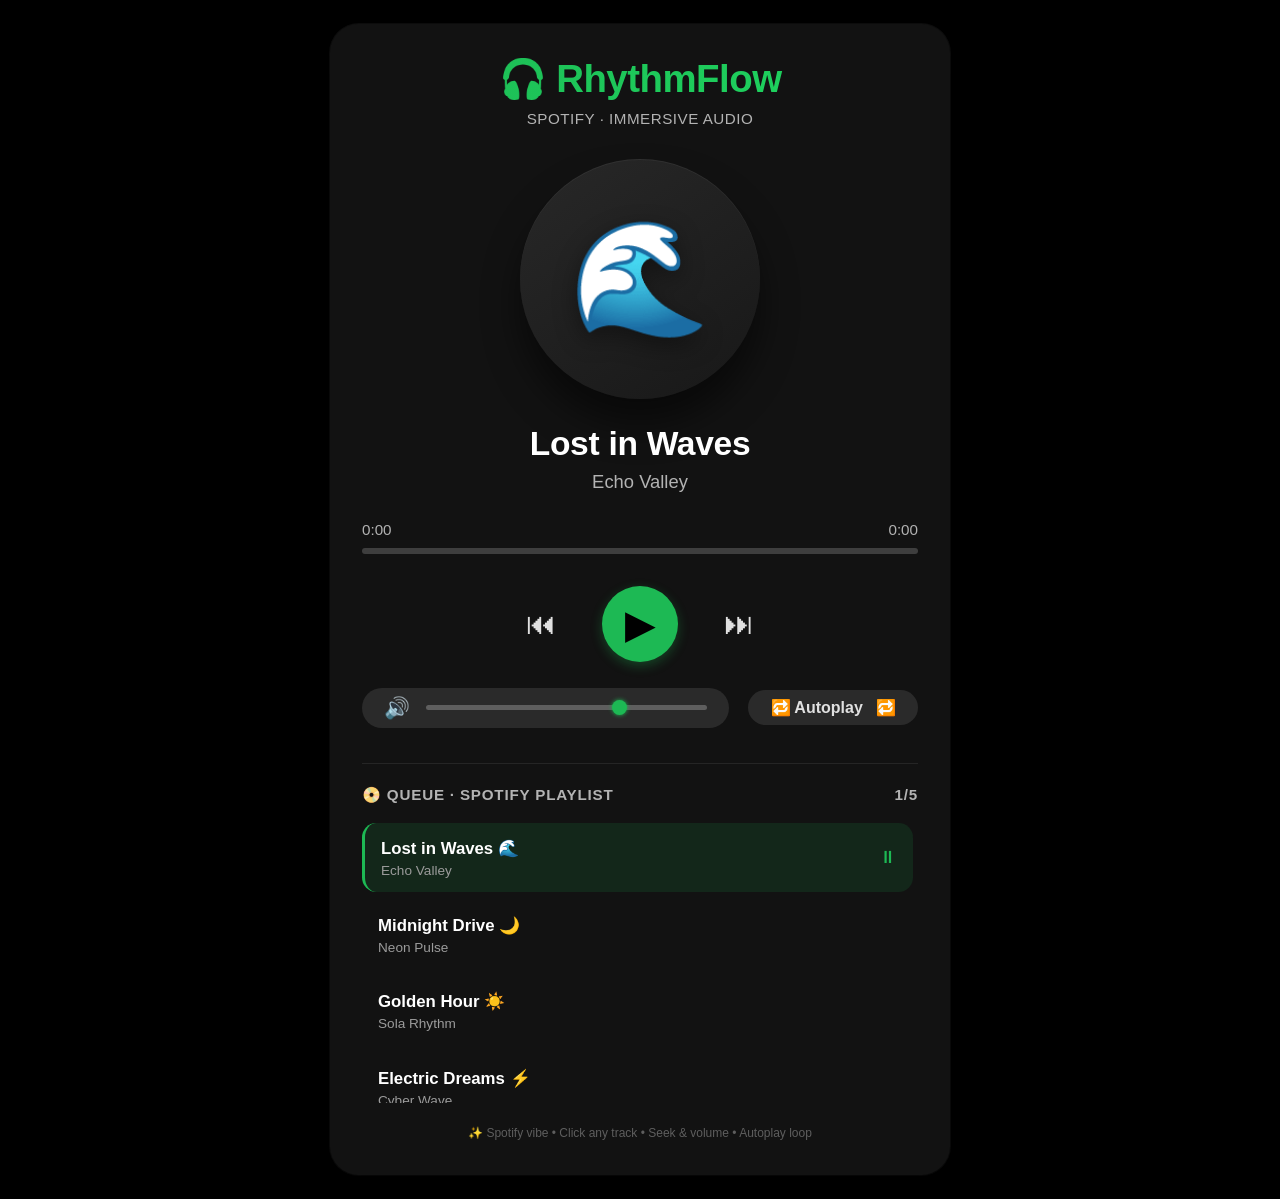
==== Music player/index.html @ c67d3240 "Add files via upload" ====
<!DOCTYPE html>
<html lang="en">
<head>
    <meta charset="UTF-8">
    <meta name="viewport" content="width=device-width, initial-scale=1.0, user-scalable=yes">
    <title>RhythmFlow | Spotify Edition</title>
    <style>
        * {
            margin: 0;
            padding: 0;
            box-sizing: border-box;
        }

        body {
            font-family: 'Circular', 'Inter', -apple-system, BlinkMacSystemFont, 'Segoe UI', Roboto, Helvetica, sans-serif;
            background: #000000;
            min-height: 100vh;
            display: flex;
            justify-content: center;
            align-items: center;
            padding: 1.5rem;
        }

        /* Main player container - Spotify dark card style */
        .music-player {
            max-width: 620px;
            width: 100%;
            background: #121212;
            border-radius: 1.8rem;
            box-shadow: 0 25px 45px rgba(0, 0, 0, 0.6), 0 0 0 1px rgba(255, 255, 255, 0.05);
            padding: 2rem 2rem 2.2rem;
            transition: all 0.3s ease;
        }

        /* Header with Spotify-like gradient */
        .player-header {
            text-align: center;
            margin-bottom: 2rem;
        }
        .player-header h1 {
            font-size: 2.4rem;
            font-weight: 700;
            background: linear-gradient(135deg, #1DB954 0%, #1ed760 100%);
            background-clip: text;
            -webkit-background-clip: text;
            color: transparent;
            letter-spacing: -0.5px;
        }
        .player-header p {
            font-size: 0.95rem;
            color: #b3b3b3;
            margin-top: 0.5rem;
            letter-spacing: 0.5px;
            font-weight: 500;
        }

        /* Album art - Spotify card style with subtle glow */
        .track-art {
            display: flex;
            justify-content: center;
            margin: 0.8rem 0 1.5rem;
        }
        .art-circle {
            width: 240px;
            height: 240px;
            background: linear-gradient(145deg, #282828, #181818);
            border-radius: 50%;
            box-shadow: 0 25px 35px rgba(0, 0, 0, 0.5), inset 0 1px 0 rgba(255,255,255,0.05);
            display: flex;
            align-items: center;
            justify-content: center;
            transition: transform 0.2s ease;
        }
        .art-circle:hover {
            transform: scale(1.02);
        }
        .art-emoji {
            font-size: 7rem;
            filter: drop-shadow(0 8px 12px rgba(0,0,0,0.4));
        }

        /* Track info - Spotify typography with extra large text */
        .track-info {
            text-align: center;
            margin: 1.6rem 0 1.2rem;
        }
        .track-name {
            font-size: 2.1rem;
            font-weight: 700;
            color: #ffffff;
            letter-spacing: -0.3px;
        }
        .artist-name {
            font-size: 1.15rem;
            color: #b3b3b3;
            margin-top: 0.5rem;
            font-weight: 500;
        }

        /* Progress bar - Spotify green theme */
        .progress-container {
            margin: 1.8rem 0 1.4rem;
        }
        .progress-time {
            display: flex;
            justify-content: space-between;
            font-size: 0.95rem;
            color: #b3b3b3;
            margin-bottom: 0.6rem;
            font-weight: 500;
        }
        .progress-bar-bg {
            width: 100%;
            height: 6px;
            background: #3e3e3e;
            border-radius: 6px;
            cursor: pointer;
            position: relative;
            transition: height 0.1s;
        }
        .progress-bar-bg:hover {
            height: 8px;
        }
        .progress-fill {
            width: 0%;
            height: 100%;
            background: #1DB954;
            border-radius: 6px;
            position: relative;
            transition: width 0.05s linear;
        }
        .progress-fill::after {
            content: '';
            position: absolute;
            right: -7px;
            top: 50%;
            transform: translateY(-50%);
            width: 14px;
            height: 14px;
            background: #ffffff;
            border-radius: 50%;
            box-shadow: 0 0 8px #1DB954;
            opacity: 0;
            transition: opacity 0.2s;
        }
        .progress-bar-bg:hover .progress-fill::after {
            opacity: 1;
        }

        /* Controls - Spotify player buttons (larger) */
        .controls {
            display: flex;
            align-items: center;
            justify-content: center;
            gap: 2rem;
            margin: 2rem 0 1.6rem;
        }
        .ctrl-btn {
            background: transparent;
            border: none;
            width: 58px;
            height: 58px;
            border-radius: 50%;
            font-size: 1.9rem;
            cursor: pointer;
            color: #e0e0e0;
            display: inline-flex;
            align-items: center;
            justify-content: center;
            transition: all 0.15s ease;
        }
        .ctrl-btn:hover {
            transform: scale(1.05);
            color: #ffffff;
        }
        .ctrl-btn:active {
            transform: scale(0.96);
        }
        .play-btn {
            background: #1DB954;
            width: 76px;
            height: 76px;
            font-size: 2.5rem;
            color: #000000;
            box-shadow: 0 4px 12px rgba(29, 185, 84, 0.3);
        }
        .play-btn:hover {
            background: #1ed760;
            transform: scale(1.04);
            color: #000000;
            box-shadow: 0 6px 14px rgba(30, 215, 96, 0.4);
        }

        /* Volume & Autoplay - Spotify style bars */
        .volume-row {
            display: flex;
            align-items: center;
            justify-content: space-between;
            gap: 1.2rem;
            margin-top: 1.2rem;
            flex-wrap: wrap;
        }
        .volume-control {
            display: flex;
            align-items: center;
            gap: 1rem;
            background: #2a2a2a;
            padding: 0.5rem 1.4rem;
            border-radius: 48px;
            flex: 2;
        }
        .volume-icon {
            font-size: 1.3rem;
            color: #b3b3b3;
        }
        .volume-slider {
            flex: 1;
            height: 5px;
            -webkit-appearance: none;
            appearance: none;
            background: #5e5e5e;
            border-radius: 5px;
            outline: none;
        }
        .volume-slider::-webkit-slider-thumb {
            -webkit-appearance: none;
            width: 15px;
            height: 15px;
            background: #1DB954;
            border-radius: 50%;
            cursor: pointer;
            box-shadow: 0 0 4px #1DB954;
        }
        .volume-slider::-webkit-slider-thumb:hover {
            transform: scale(1.2);
        }
        .autoplay-badge {
            background: #2a2a2a;
            border-radius: 48px;
            padding: 0.5rem 1.4rem;
            display: flex;
            align-items: center;
            gap: 0.8rem;
            cursor: pointer;
            transition: 0.2s;
        }
        .autoplay-badge:hover {
            background: #3a3a3a;
        }
        .autoplay-badge span {
            font-size: 1rem;
            font-weight: 600;
            color: #e0e0e0;
        }
        .toggle-autoplay {
            font-size: 1.3rem;
        }

        /* Playlist - Spotify queue style with larger text */
        .playlist-section {
            margin-top: 2.2rem;
            border-top: 1px solid rgba(255, 255, 255, 0.08);
            padding-top: 1.4rem;
        }
        .playlist-title {
            display: flex;
            justify-content: space-between;
            font-size: 0.95rem;
            font-weight: 700;
            color: #b3b3b3;
            margin-bottom: 1.2rem;
            letter-spacing: 0.8px;
            text-transform: uppercase;
        }
        .playlist-items {
            max-height: 280px;
            overflow-y: auto;
            padding-right: 5px;
        }
        .playlist-items::-webkit-scrollbar {
            width: 5px;
        }
        .playlist-items::-webkit-scrollbar-track {
            background: #2a2a2a;
            border-radius: 10px;
        }
        .playlist-items::-webkit-scrollbar-thumb {
            background: #535353;
            border-radius: 10px;
        }
        .playlist-items::-webkit-scrollbar-thumb:hover {
            background: #1DB954;
        }
        .playlist-item {
            display: flex;
            justify-content: space-between;
            align-items: center;
            padding: 0.9rem 1rem;
            margin-bottom: 0.5rem;
            background: transparent;
            border-radius: 0.9rem;
            cursor: pointer;
            transition: 0.15s;
            border: none;
        }
        .playlist-item:hover {
            background: #2a2a2a;
        }
        .playlist-item.active {
            background: rgba(29, 185, 84, 0.12);
            border-left: 3px solid #1DB954;
        }
        .playlist-item-info {
            display: flex;
            flex-direction: column;
            gap: 0.25rem;
        }
        .playlist-song {
            font-weight: 600;
            font-size: 1.05rem;
            color: #ffffff;
        }
        .playlist-artist {
            font-size: 0.85rem;
            color: #9b9b9b;
        }
        .playing-icon {
            font-size: 1.1rem;
            color: #1DB954;
        }
        @media (max-width: 550px) {
            .music-player {
                padding: 1.4rem;
            }
            .ctrl-btn {
                width: 50px;
                height: 50px;
                font-size: 1.6rem;
            }
            .play-btn {
                width: 66px;
                height: 66px;
                font-size: 2.1rem;
            }
            .track-name {
                font-size: 1.8rem;
            }
            .artist-name {
                font-size: 1rem;
            }
            .art-circle {
                width: 190px;
                height: 190px;
            }
            .art-emoji {
                font-size: 5.5rem;
            }
            .playlist-song {
                font-size: 0.95rem;
            }
            .player-header h1 {
                font-size: 2rem;
            }
        }
        @media (max-width: 420px) {
            .music-player {
                padding: 1.2rem;
            }
            .track-name {
                font-size: 1.6rem;
            }
            .art-circle {
                width: 160px;
                height: 160px;
            }
            .art-emoji {
                font-size: 4.8rem;
            }
        }
        .footer-note {
            font-size: 0.75rem;
            text-align: center;
            margin-top: 1.4rem;
            color: #5e5e5e;
            font-weight: 500;
        }
        /* Now playing bar animation */
        @keyframes pulse {
            0% { opacity: 0.6; }
            100% { opacity: 1; }
        }
        .playing-icon.active-pulse {
            animation: pulse 1s infinite;
        }
    </style>
</head>
<body>
<div class="music-player">
    <div class="player-header">
        <h1>🎧 RhythmFlow</h1>
        <p>SPOTIFY · IMMERSIVE AUDIO</p>
    </div>

    <!-- album art dynamic -->
    <div class="track-art">
        <div class="art-circle">
            <div class="art-emoji" id="albumEmoji">🎵</div>
        </div>
    </div>

    <div class="track-info">
        <div class="track-name" id="trackName">Lost in Waves</div>
        <div class="artist-name" id="artistName">Echo Valley</div>
    </div>

    <!-- progress bar -->
    <div class="progress-container">
        <div class="progress-time">
            <span id="currentTime">0:00</span>
            <span id="durationTime">0:00</span>
        </div>
        <div class="progress-bar-bg" id="progressBarBg">
            <div class="progress-fill" id="progressFill"></div>
        </div>
    </div>

    <!-- main controls (Spotify style) -->
    <div class="controls">
        <button class="ctrl-btn" id="prevBtn" title="Previous">⏮</button>
        <button class="ctrl-btn play-btn" id="playPauseBtn" title="Play/Pause">▶</button>
        <button class="ctrl-btn" id="nextBtn" title="Next">⏭</button>
    </div>

    <!-- volume + autoplay -->
    <div class="volume-row">
        <div class="volume-control">
            <span class="volume-icon">🔊</span>
            <input type="range" id="volumeSlider" class="volume-slider" min="0" max="1" step="0.01" value="0.7">
        </div>
        <div class="autoplay-badge" id="autoplayToggle">
            <span>🔁 Autoplay</span>
            <span class="toggle-autoplay" id="autoplayIndicator">⭘</span>
        </div>
    </div>

    <!-- playlist (enhanced queue) -->
    <div class="playlist-section">
        <div class="playlist-title">
            <span>📀 QUEUE · SPOTIFY PLAYLIST</span>
            <span id="trackCounter">0/0</span>
        </div>
        <div class="playlist-items" id="playlistContainer">
            <!-- dynamic playlist injected -->
        </div>
    </div>
    <div class="footer-note">✨ Spotify vibe • Click any track • Seek & volume • Autoplay loop</div>
</div>

<script>
    // ---------- PREMIUM PLAYLIST DATA (Spotify inspired tracks) ----------
    const playlist = [
        { id: 1, title: "Lost in Waves", artist: "Echo Valley", src: "https://www.soundhelix.com/examples/mp3/SoundHelix-Song-1.mp3", emoji: "🌊" },
        { id: 2, title: "Midnight Drive", artist: "Neon Pulse", src: "https://www.soundhelix.com/examples/mp3/SoundHelix-Song-2.mp3", emoji: "🌙" },
        { id: 3, title: "Golden Hour", artist: "Sola Rhythm", src: "https://www.soundhelix.com/examples/mp3/SoundHelix-Song-3.mp3", emoji: "☀️" },
        { id: 4, title: "Electric Dreams", artist: "Cyber Wave", src: "https://www.soundhelix.com/examples/mp3/SoundHelix-Song-4.mp3", emoji: "⚡" },
        { id: 5, title: "Silent Breeze", artist: "Luna Bay", src: "https://www.soundhelix.com/examples/mp3/SoundHelix-Song-5.mp3", emoji: "🍃" }
    ];

    // DOM elements
    const audio = new Audio();
    const playPauseBtn = document.getElementById("playPauseBtn");
    const prevBtn = document.getElementById("prevBtn");
    const nextBtn = document.getElementById("nextBtn");
    const progressFill = document.getElementById("progressFill");
    const progressBarBg = document.getElementById("progressBarBg");
    const currentTimeSpan = document.getElementById("currentTime");
    const durationSpan = document.getElementById("durationTime");
    const volumeSlider = document.getElementById("volumeSlider");
    const trackNameEl = document.getElementById("trackName");
    const artistNameEl = document.getElementById("artistName");
    const albumEmoji = document.getElementById("albumEmoji");
    const playlistContainer = document.getElementById("playlistContainer");
    const trackCounterSpan = document.getElementById("trackCounter");
    const autoplayToggleDiv = document.getElementById("autoplayToggle");
    const autoplayIndicator = document.getElementById("autoplayIndicator");

    // player state
    let currentTrackIndex = 0;
    let isPlaying = false;
    let autoplayEnabled = true;

    // Helper: load track by index (Spotify smooth load)
    function loadTrack(index) {
        if (index < 0) index = 0;
        if (index >= playlist.length) index = playlist.length - 1;
        currentTrackIndex = index;
        const track = playlist[currentTrackIndex];
        audio.src = track.src;
        audio.load();
        // update UI info
        trackNameEl.textContent = track.title;
        artistNameEl.textContent = track.artist;
        albumEmoji.textContent = track.emoji || "🎵";
        // reset progress bar and times
        progressFill.style.width = "0%";
        currentTimeSpan.textContent = "0:00";
        durationSpan.textContent = "0:00";
        // update playlist active highlight & counter
        renderPlaylist();
        // if autoplay flag and playing state, resume after load (for next/prev auto)
        if (autoplayEnabled && isPlaying) {
            audio.play().catch(e => console.log("interaction needed"));
        } else if (!autoplayEnabled && isPlaying) {
            isPlaying = false;
            playPauseBtn.textContent = "▶";
            audio.pause();
        }
    }

    function formatTime(seconds) {
        if (isNaN(seconds) || seconds === Infinity) return "0:00";
        const mins = Math.floor(seconds / 60);
        const secs = Math.floor(seconds % 60);
        return `${mins}:${secs < 10 ? '0' : ''}${secs}`;
    }

    function updateProgress() {
        if (audio.duration && !isNaN(audio.duration)) {
            const percent = (audio.currentTime / audio.duration) * 100;
            progressFill.style.width = `${percent}%`;
            currentTimeSpan.textContent = formatTime(audio.currentTime);
        } else {
            currentTimeSpan.textContent = formatTime(audio.currentTime);
        }
    }

    function updateDuration() {
        if (audio.duration && !isNaN(audio.duration)) {
            durationSpan.textContent = formatTime(audio.duration);
        }
    }

    function seek(e) {
        const rect = progressBarBg.getBoundingClientRect();
        const clickX = e.clientX - rect.left;
        let percent = clickX / rect.width;
        if (percent < 0) percent = 0;
        if (percent > 1) percent = 1;
        if (audio.duration && !isNaN(audio.duration)) {
            audio.currentTime = percent * audio.duration;
        }
    }

    function togglePlayPause() {
        if (isPlaying) {
            audio.pause();
            isPlaying = false;
            playPauseBtn.textContent = "▶";
            renderPlaylist();
        } else {
            audio.play().then(() => {
                isPlaying = true;
                playPauseBtn.textContent = "⏸";
                renderPlaylist();
            }).catch(err => {
                console.warn("Playback requires user interaction");
                isPlaying = false;
                playPauseBtn.textContent = "▶";
                renderPlaylist();
            });
        }
    }

    function nextTrack() {
        if (playlist.length === 0) return;
        let newIndex = currentTrackIndex + 1;
        if (newIndex >= playlist.length) {
            if (autoplayEnabled) {
                newIndex = 0;
            } else {
                if (currentTrackIndex === playlist.length - 1) {
                    if (isPlaying) togglePlayPause();
                    return;
                } else {
                    newIndex = currentTrackIndex + 1;
                }
            }
        }
        currentTrackIndex = newIndex;
        loadTrack(currentTrackIndex);
        if (autoplayEnabled) {
            audio.play().then(() => {
                isPlaying = true;
                playPauseBtn.textContent = "⏸";
                renderPlaylist();
            }).catch(() => {
                isPlaying = false;
                playPauseBtn.textContent = "▶";
                renderPlaylist();
            });
        } else {
            if (isPlaying) {
                isPlaying = false;
                playPauseBtn.textContent = "▶";
                audio.pause();
            }
            renderPlaylist();
        }
    }

    function prevTrack() {
        let newIndex = currentTrackIndex - 1;
        if (newIndex < 0) {
            if (autoplayEnabled) {
                newIndex = playlist.length - 1;
            } else {
                newIndex = 0;
            }
        }
        currentTrackIndex = newIndex;
        loadTrack(currentTrackIndex);
        if (autoplayEnabled) {
            audio.play().then(() => {
                isPlaying = true;
                playPauseBtn.textContent = "⏸";
                renderPlaylist();
            }).catch(() => {
                isPlaying = false;
                playPauseBtn.textContent = "▶";
                renderPlaylist();
            });
        } else {
            if (isPlaying) {
                isPlaying = false;
                playPauseBtn.textContent = "▶";
                audio.pause();
            }
            renderPlaylist();
        }
    }

    function setVolume(value) {
        audio.volume = value;
        volumeSlider.value = value;
    }

    function renderPlaylist() {
        if (!playlistContainer) return;
        let html = "";
        playlist.forEach((track, idx) => {
            const isActive = (idx === currentTrackIndex);
            let playingMark = "";
            if (isActive && isPlaying) {
                playingMark = "🔊";
            } else if (isActive && !isPlaying) {
                playingMark = "⏸";
            } else {
                playingMark = "";
            }
            html += `
                <div class="playlist-item ${isActive ? 'active' : ''}" data-index="${idx}">
                    <div class="playlist-item-info">
                        <div class="playlist-song">${escapeHtml(track.title)} ${track.emoji || ''}</div>
                        <div class="playlist-artist">${escapeHtml(track.artist)}</div>
                    </div>
                    <div class="playing-icon">${playingMark}</div>
                </div>
            `;
        });
        playlistContainer.innerHTML = html;
        trackCounterSpan.textContent = `${currentTrackIndex+1}/${playlist.length}`;
        // attach click events for each playlist item
        document.querySelectorAll(".playlist-item").forEach(item => {
            item.addEventListener("click", (e) => {
                const idx = parseInt(item.getAttribute("data-index"), 10);
                if (!isNaN(idx)) {
                    if (idx !== currentTrackIndex) {
                        currentTrackIndex = idx;
                        loadTrack(currentTrackIndex);
                        if (autoplayEnabled) {
                            audio.play().then(() => {
                                isPlaying = true;
                                playPauseBtn.textContent = "⏸";
                                renderPlaylist();
                            }).catch(() => {
                                isPlaying = false;
                                playPauseBtn.textContent = "▶";
                                renderPlaylist();
                            });
                        } else {
                            if (isPlaying) {
                                isPlaying = false;
                                playPauseBtn.textContent = "▶";
                                audio.pause();
                            }
                            renderPlaylist();
                        }
                    } else {
                        togglePlayPause();
                    }
                }
            });
        });
    }

    function escapeHtml(str) {
        return str.replace(/[&<>]/g, function(m) {
            if (m === '&') return '&amp;';
            if (m === '<') return '&lt;';
            if (m === '>') return '&gt;';
            return m;
        });
    }

    function toggleAutoplay() {
        autoplayEnabled = !autoplayEnabled;
        if (autoplayEnabled) {
            autoplayIndicator.textContent = "🔁";
            autoplayIndicator.style.opacity = "1";
        } else {
            autoplayIndicator.textContent = "⭘";
        }
    }

    // Event listeners
    playPauseBtn.addEventListener("click", togglePlayPause);
    prevBtn.addEventListener("click", prevTrack);
    nextBtn.addEventListener("click", nextTrack);
    progressBarBg.addEventListener("click", seek);
    volumeSlider.addEventListener("input", (e) => setVolume(e.target.value));
    autoplayToggleDiv.addEventListener("click", toggleAutoplay);

    // audio event handlers
    audio.addEventListener("timeupdate", updateProgress);
    audio.addEventListener("loadedmetadata", () => {
        updateDuration();
        if (audio.duration) progressFill.style.width = (audio.currentTime / audio.duration) * 100 + '%';
    });
    audio.addEventListener("ended", () => {
        if (autoplayEnabled) {
            nextTrack();
        } else {
            isPlaying = false;
            playPauseBtn.textContent = "▶";
            renderPlaylist();
        }
    });
    audio.addEventListener("play", () => {
        isPlaying = true;
        playPauseBtn.textContent = "⏸";
        renderPlaylist();
    });
    audio.addEventListener("pause", () => {
        isPlaying = false;
        playPauseBtn.textContent = "▶";
        renderPlaylist();
    });

    // initialize player
    function init() {
        audio.volume = 0.7;
        volumeSlider.value = "0.7";
        autoplayEnabled = true;
        autoplayIndicator.textContent = "🔁";
        currentTrackIndex = 0;
        loadTrack(0);
        renderPlaylist();
        isPlaying = false;
        playPauseBtn.textContent = "▶";
        audio.pause();
        audio.preload = "metadata";
    }
    
    init();
</script>
</body>
</html>
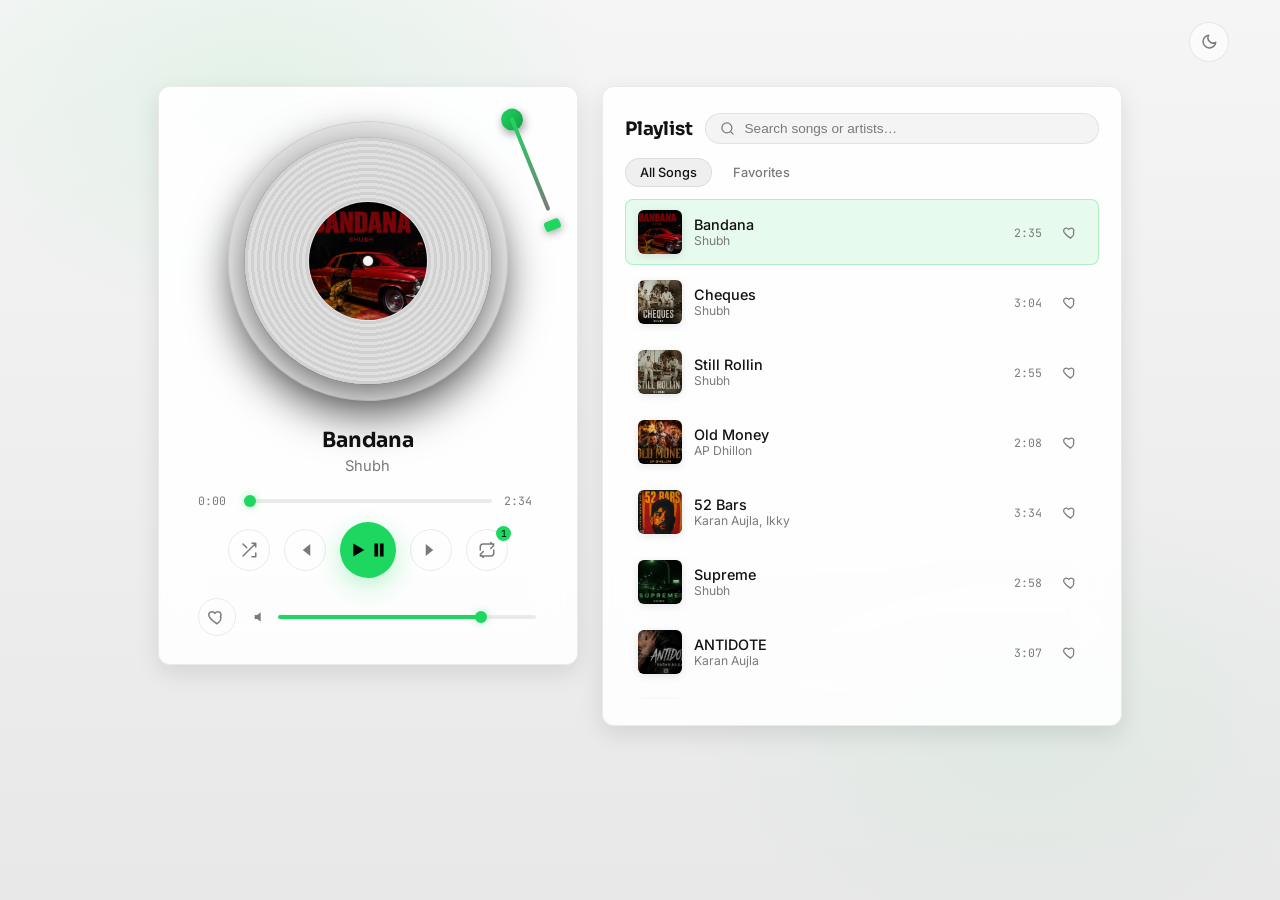
==== commit 6861e63d: "Add files via upload" ====
--- a/Music player/index.html
+++ b/Music player/index.html
@@ -1,777 +1,125 @@
 <!DOCTYPE html>
 <html lang="en">
 <head>
-    <meta charset="UTF-8">
-    <meta name="viewport" content="width=device-width, initial-scale=1.0, user-scalable=yes">
-    <title>RhythmFlow | Spotify Edition</title>
-    <style>
-        * {
-            margin: 0;
-            padding: 0;
-            box-sizing: border-box;
-        }
+<meta charset="UTF-8" />
+<meta name="viewport" content="width=device-width, initial-scale=1.0" />
+<title>PlayIt — Music Player</title>
+<meta name="description" content="PlayIt is a glassmorphism music player with a spinning vinyl turntable, playlist, favorites and full keyboard control." />
 
-        body {
-            font-family: 'Circular', 'Inter', -apple-system, BlinkMacSystemFont, 'Segoe UI', Roboto, Helvetica, sans-serif;
-            background: #000000;
-            min-height: 100vh;
-            display: flex;
-            justify-content: center;
-            align-items: center;
-            padding: 1.5rem;
-        }
+<!-- Fonts: Sora (display) · Inter (body) · JetBrains Mono (data) -->
+<link rel="preconnect" href="https://fonts.googleapis.com">
+<link rel="preconnect" href="https://fonts.gstatic.com" crossorigin>
+<link href="https://fonts.googleapis.com/css2?family=Sora:wght@400;600;700;800&family=Inter:wght@400;500;600&family=JetBrains+Mono:wght@400;500&display=swap" rel="stylesheet">
 
-        /* Main player container - Spotify dark card style */
-        .music-player {
-            max-width: 620px;
-            width: 100%;
-            background: #121212;
-            border-radius: 1.8rem;
-            box-shadow: 0 25px 45px rgba(0, 0, 0, 0.6), 0 0 0 1px rgba(255, 255, 255, 0.05);
-            padding: 2rem 2rem 2.2rem;
-            transition: all 0.3s ease;
-        }
+<link rel="stylesheet" href="style.css" />
+</head>
+<body data-theme="dark">
 
-        /* Header with Spotify-like gradient */
-        .player-header {
-            text-align: center;
-            margin-bottom: 2rem;
-        }
-        .player-header h1 {
-            font-size: 2.4rem;
-            font-weight: 700;
-            background: linear-gradient(135deg, #1DB954 0%, #1ed760 100%);
-            background-clip: text;
-            -webkit-background-clip: text;
-            color: transparent;
-            letter-spacing: -0.5px;
-        }
-        .player-header p {
-            font-size: 0.95rem;
-            color: #b3b3b3;
-            margin-top: 0.5rem;
-            letter-spacing: 0.5px;
-            font-weight: 500;
-        }
+<!-- ===== Loading animation ===== -->
+<div class="loader" id="loader" aria-hidden="true">
+  <div class="loader-disc"></div>
+  <p>PLAYIT…</p>
+</div>
 
-        /* Album art - Spotify card style with subtle glow */
-        .track-art {
-            display: flex;
-            justify-content: center;
-            margin: 0.8rem 0 1.5rem;
-        }
-        .art-circle {
-            width: 240px;
-            height: 240px;
-            background: linear-gradient(145deg, #282828, #181818);
-            border-radius: 50%;
-            box-shadow: 0 25px 35px rgba(0, 0, 0, 0.5), inset 0 1px 0 rgba(255,255,255,0.05);
-            display: flex;
-            align-items: center;
-            justify-content: center;
-            transition: transform 0.2s ease;
-        }
-        .art-circle:hover {
-            transform: scale(1.02);
-        }
-        .art-emoji {
-            font-size: 7rem;
-            filter: drop-shadow(0 8px 12px rgba(0,0,0,0.4));
-        }
+<div class="bg-glow" aria-hidden="true"></div>
 
-        /* Track info - Spotify typography with extra large text */
-        .track-info {
-            text-align: center;
-            margin: 1.6rem 0 1.2rem;
-        }
-        .track-name {
-            font-size: 2.1rem;
-            font-weight: 700;
-            color: #ffffff;
-            letter-spacing: -0.3px;
-        }
-        .artist-name {
-            font-size: 1.15rem;
-            color: #b3b3b3;
-            margin-top: 0.5rem;
-            font-weight: 500;
-        }
+<!-- ===== Top bar ===== -->
+<header class="topbar">
+  <button class="theme-toggle" id="themeToggle" type="button" aria-label="Toggle light and dark mode" title="Toggle theme">
+    <svg class="icon sun" viewBox="0 0 24 24"><circle cx="12" cy="12" r="4" fill="none" stroke="currentColor" stroke-width="2"/><g stroke="currentColor" stroke-width="2" stroke-linecap="round"><line x1="12" y1="2" x2="12" y2="5"/><line x1="12" y1="19" x2="12" y2="22"/><line x1="2" y1="12" x2="5" y2="12"/><line x1="19" y1="12" x2="22" y2="12"/><line x1="4.2" y1="4.2" x2="6.3" y2="6.3"/><line x1="17.7" y1="17.7" x2="19.8" y2="19.8"/><line x1="4.2" y1="19.8" x2="6.3" y2="17.7"/><line x1="17.7" y1="6.3" x2="19.8" y2="4.2"/></g></svg>
+    <svg class="icon moon" viewBox="0 0 24 24"><path d="M21 12.5A8.5 8.5 0 1 1 11.5 3a7 7 0 0 0 9.5 9.5Z" fill="none" stroke="currentColor" stroke-width="2" stroke-linejoin="round"/></svg>
+  </button>
+</header>
 
-        /* Progress bar - Spotify green theme */
-        .progress-container {
-            margin: 1.8rem 0 1.4rem;
-        }
-        .progress-time {
-            display: flex;
-            justify-content: space-between;
-            font-size: 0.95rem;
-            color: #b3b3b3;
-            margin-bottom: 0.6rem;
-            font-weight: 500;
-        }
-        .progress-bar-bg {
-            width: 100%;
-            height: 6px;
-            background: #3e3e3e;
-            border-radius: 6px;
-            cursor: pointer;
-            position: relative;
-            transition: height 0.1s;
-        }
-        .progress-bar-bg:hover {
-            height: 8px;
-        }
-        .progress-fill {
-            width: 0%;
-            height: 100%;
-            background: #1DB954;
-            border-radius: 6px;
-            position: relative;
-            transition: width 0.05s linear;
-        }
-        .progress-fill::after {
-            content: '';
-            position: absolute;
-            right: -7px;
-            top: 50%;
-            transform: translateY(-50%);
-            width: 14px;
-            height: 14px;
-            background: #ffffff;
-            border-radius: 50%;
-            box-shadow: 0 0 8px #1DB954;
-            opacity: 0;
-            transition: opacity 0.2s;
-        }
-        .progress-bar-bg:hover .progress-fill::after {
-            opacity: 1;
-        }
+<main class="layout">
 
-        /* Controls - Spotify player buttons (larger) */
-        .controls {
-            display: flex;
-            align-items: center;
-            justify-content: center;
-            gap: 2rem;
-            margin: 2rem 0 1.6rem;
-        }
-        .ctrl-btn {
-            background: transparent;
-            border: none;
-            width: 58px;
-            height: 58px;
-            border-radius: 50%;
-            font-size: 1.9rem;
-            cursor: pointer;
-            color: #e0e0e0;
-            display: inline-flex;
-            align-items: center;
-            justify-content: center;
-            transition: all 0.15s ease;
-        }
-        .ctrl-btn:hover {
-            transform: scale(1.05);
-            color: #ffffff;
-        }
-        .ctrl-btn:active {
-            transform: scale(0.96);
-        }
-        .play-btn {
-            background: #1DB954;
-            width: 76px;
-            height: 76px;
-            font-size: 2.5rem;
-            color: #000000;
-            box-shadow: 0 4px 12px rgba(29, 185, 84, 0.3);
-        }
-        .play-btn:hover {
-            background: #1ed760;
-            transform: scale(1.04);
-            color: #000000;
-            box-shadow: 0 6px 14px rgba(30, 215, 96, 0.4);
-        }
+  <!-- ===== Player column ===== -->
+  <section class="player-card" aria-label="Now playing">
 
-        /* Volume & Autoplay - Spotify style bars */
-        .volume-row {
-            display: flex;
-            align-items: center;
-            justify-content: space-between;
-            gap: 1.2rem;
-            margin-top: 1.2rem;
-            flex-wrap: wrap;
-        }
-        .volume-control {
-            display: flex;
-            align-items: center;
-            gap: 1rem;
-            background: #2a2a2a;
-            padding: 0.5rem 1.4rem;
-            border-radius: 48px;
-            flex: 2;
-        }
-        .volume-icon {
-            font-size: 1.3rem;
-            color: #b3b3b3;
-        }
-        .volume-slider {
-            flex: 1;
-            height: 5px;
-            -webkit-appearance: none;
-            appearance: none;
-            background: #5e5e5e;
-            border-radius: 5px;
-            outline: none;
-        }
-        .volume-slider::-webkit-slider-thumb {
-            -webkit-appearance: none;
-            width: 15px;
-            height: 15px;
-            background: #1DB954;
-            border-radius: 50%;
-            cursor: pointer;
-            box-shadow: 0 0 4px #1DB954;
-        }
-        .volume-slider::-webkit-slider-thumb:hover {
-            transform: scale(1.2);
-        }
-        .autoplay-badge {
-            background: #2a2a2a;
-            border-radius: 48px;
-            padding: 0.5rem 1.4rem;
-            display: flex;
-            align-items: center;
-            gap: 0.8rem;
-            cursor: pointer;
-            transition: 0.2s;
-        }
-        .autoplay-badge:hover {
-            background: #3a3a3a;
-        }
-        .autoplay-badge span {
-            font-size: 1rem;
-            font-weight: 600;
-            color: #e0e0e0;
-        }
-        .toggle-autoplay {
-            font-size: 1.3rem;
-        }
-
-        /* Playlist - Spotify queue style with larger text */
-        .playlist-section {
-            margin-top: 2.2rem;
-            border-top: 1px solid rgba(255, 255, 255, 0.08);
-            padding-top: 1.4rem;
-        }
-        .playlist-title {
-            display: flex;
-            justify-content: space-between;
-            font-size: 0.95rem;
-            font-weight: 700;
-            color: #b3b3b3;
-            margin-bottom: 1.2rem;
-            letter-spacing: 0.8px;
-            text-transform: uppercase;
-        }
-        .playlist-items {
-            max-height: 280px;
-            overflow-y: auto;
-            padding-right: 5px;
-        }
-        .playlist-items::-webkit-scrollbar {
-            width: 5px;
-        }
-        .playlist-items::-webkit-scrollbar-track {
-            background: #2a2a2a;
-            border-radius: 10px;
-        }
-        .playlist-items::-webkit-scrollbar-thumb {
-            background: #535353;
-            border-radius: 10px;
-        }
-        .playlist-items::-webkit-scrollbar-thumb:hover {
-            background: #1DB954;
-        }
-        .playlist-item {
-            display: flex;
-            justify-content: space-between;
-            align-items: center;
-            padding: 0.9rem 1rem;
-            margin-bottom: 0.5rem;
-            background: transparent;
-            border-radius: 0.9rem;
-            cursor: pointer;
-            transition: 0.15s;
-            border: none;
-        }
-        .playlist-item:hover {
-            background: #2a2a2a;
-        }
-        .playlist-item.active {
-            background: rgba(29, 185, 84, 0.12);
-            border-left: 3px solid #1DB954;
-        }
-        .playlist-item-info {
-            display: flex;
-            flex-direction: column;
-            gap: 0.25rem;
-        }
-        .playlist-song {
-            font-weight: 600;
-            font-size: 1.05rem;
-            color: #ffffff;
-        }
-        .playlist-artist {
-            font-size: 0.85rem;
-            color: #9b9b9b;
-        }
-        .playing-icon {
-            font-size: 1.1rem;
-            color: #1DB954;
-        }
-        @media (max-width: 550px) {
-            .music-player {
-                padding: 1.4rem;
-            }
-            .ctrl-btn {
-                width: 50px;
-                height: 50px;
-                font-size: 1.6rem;
-            }
-            .play-btn {
-                width: 66px;
-                height: 66px;
-                font-size: 2.1rem;
-            }
-            .track-name {
-                font-size: 1.8rem;
-            }
-            .artist-name {
-                font-size: 1rem;
-            }
-            .art-circle {
-                width: 190px;
-                height: 190px;
-            }
-            .art-emoji {
-                font-size: 5.5rem;
-            }
-            .playlist-song {
-                font-size: 0.95rem;
-            }
-            .player-header h1 {
-                font-size: 2rem;
-            }
-        }
-        @media (max-width: 420px) {
-            .music-player {
-                padding: 1.2rem;
-            }
-            .track-name {
-                font-size: 1.6rem;
-            }
-            .art-circle {
-                width: 160px;
-                height: 160px;
-            }
-            .art-emoji {
-                font-size: 4.8rem;
-            }
-        }
-        .footer-note {
-            font-size: 0.75rem;
-            text-align: center;
-            margin-top: 1.4rem;
-            color: #5e5e5e;
-            font-weight: 500;
-        }
-        /* Now playing bar animation */
-        @keyframes pulse {
-            0% { opacity: 0.6; }
-            100% { opacity: 1; }
-        }
-        .playing-icon.active-pulse {
-            animation: pulse 1s infinite;
-        }
-    </style>
-</head>
-<body>
-<div class="music-player">
-    <div class="player-header">
-        <h1>🎧 RhythmFlow</h1>
-        <p>SPOTIFY · IMMERSIVE AUDIO</p>
+    <!-- Turntable -->
+    <div class="turntable">
+      <div class="platter">
+        <div class="vinyl" id="vinyl">
+          <img id="albumArt" src="" alt="Album cover" />
+          <div class="vinyl-grooves"></div>
+          <div class="vinyl-hole"></div>
+        </div>
+      </div>
+      <div class="tonearm" id="tonearm">
+        <div class="tonearm-base"></div>
+        <div class="tonearm-rod"></div>
+        <div class="tonearm-head"></div>
+      </div>
     </div>
 
-    <!-- album art dynamic -->
-    <div class="track-art">
-        <div class="art-circle">
-            <div class="art-emoji" id="albumEmoji">🎵</div>
-        </div>
+    <!-- Track info -->
+    <div class="track-info">
+      <h1 id="songTitle">—</h1>
+      <p id="songArtist">—</p>
     </div>
 
-    <div class="track-info">
-        <div class="track-name" id="trackName">Lost in Waves</div>
-        <div class="artist-name" id="artistName">Echo Valley</div>
+    <!-- Progress -->
+    <div class="progress-row">
+      <span class="time" id="currentTime">0:00</span>
+      <input type="range" id="seekBar" class="seek-bar" min="0" max="100" value="0" step="0.1" aria-label="Seek" />
+      <span class="time" id="durationTime">0:00</span>
     </div>
 
-    <!-- progress bar -->
-    <div class="progress-container">
-        <div class="progress-time">
-            <span id="currentTime">0:00</span>
-            <span id="durationTime">0:00</span>
-        </div>
-        <div class="progress-bar-bg" id="progressBarBg">
-            <div class="progress-fill" id="progressFill"></div>
-        </div>
+    <!-- Transport controls -->
+    <div class="controls">
+      <button class="ctrl-btn" id="shuffleBtn" type="button" aria-label="Shuffle" title="Shuffle (S)">
+        <svg viewBox="0 0 24 24"><path d="M16 3h5v5M4 20L21 3M21 16v5h-5M4 4l5 5M9 15l-5 5" fill="none" stroke="currentColor" stroke-width="2" stroke-linecap="round" stroke-linejoin="round"/></svg>
+      </button>
+      <button class="ctrl-btn" id="prevBtn" type="button" aria-label="Previous track" title="Previous (←)">
+        <svg viewBox="0 0 24 24"><path d="M19 20L9 12l10-8v16ZM5 19V5" fill="currentColor"/></svg>
+      </button>
+      <button class="ctrl-btn play-btn" id="playBtn" type="button" aria-label="Play" title="Play / Pause (Space)">
+        <svg class="icon-play" viewBox="0 0 24 24"><path d="M8 5v14l12-7z" fill="currentColor"/></svg>
+        <svg class="icon-pause" viewBox="0 0 24 24" hidden><path d="M7 5h4v14H7zM13 5h4v14h-4z" fill="currentColor"/></svg>
+      </button>
+      <button class="ctrl-btn" id="nextBtn" type="button" aria-label="Next track" title="Next (→)">
+        <svg viewBox="0 0 24 24"><path d="M5 4l10 8-10 8V4ZM19 5v14" fill="currentColor"/></svg>
+      </button>
+      <button class="ctrl-btn" id="repeatBtn" type="button" aria-label="Repeat" title="Repeat (R)">
+        <svg viewBox="0 0 24 24"><path d="M17 2l4 4-4 4M3 12V8a4 4 0 0 1 4-4h14M7 22l-4-4 4-4M21 12v4a4 4 0 0 1-4 4H3" fill="none" stroke="currentColor" stroke-width="2" stroke-linecap="round" stroke-linejoin="round"/></svg>
+        <span class="repeat-one-dot" id="repeatOneDot" hidden>1</span>
+      </button>
     </div>
 
-    <!-- main controls (Spotify style) -->
-    <div class="controls">
-        <button class="ctrl-btn" id="prevBtn" title="Previous">⏮</button>
-        <button class="ctrl-btn play-btn" id="playPauseBtn" title="Play/Pause">▶</button>
-        <button class="ctrl-btn" id="nextBtn" title="Next">⏭</button>
+    <!-- Volume + favorite -->
+    <div class="lower-row">
+      <button class="fav-btn" id="favBtn" type="button" aria-label="Add to favorites" title="Favorite (L)">
+        <svg viewBox="0 0 24 24"><path d="M12 21s-7.5-4.9-10.2-9.3C.2 8.6 1.6 5 5.1 5c2 0 3.4 1.1 4.1 2.2C9.9 6.1 11.3 5 13.3 5c3.5 0 4.9 3.6 3.3 6.7C19 16.1 12 21 12 21z" fill="none" stroke="currentColor" stroke-width="2" stroke-linejoin="round"/></svg>
+      </button>
+      <div class="volume-row">
+        <svg viewBox="0 0 24 24" class="icon vol-icon"><path d="M4 9v6h4l5 4V5L8 9H4Z" fill="currentColor"/></svg>
+        <input type="range" id="volumeBar" class="volume-bar" min="0" max="100" value="80" aria-label="Volume" />
+      </div>
     </div>
+  </section>
 
-    <!-- volume + autoplay -->
-    <div class="volume-row">
-        <div class="volume-control">
-            <span class="volume-icon">🔊</span>
-            <input type="range" id="volumeSlider" class="volume-slider" min="0" max="1" step="0.01" value="0.7">
-        </div>
-        <div class="autoplay-badge" id="autoplayToggle">
-            <span>🔁 Autoplay</span>
-            <span class="toggle-autoplay" id="autoplayIndicator">⭘</span>
-        </div>
+  <!-- ===== Playlist column ===== -->
+  <section class="playlist-card" aria-label="Playlist">
+    <div class="playlist-head">
+      <h2>Playlist</h2>
+      <div class="search-field">
+        <svg viewBox="0 0 24 24" class="icon"><path d="M21 21l-4.35-4.35M11 19a8 8 0 1 1 0-16 8 8 0 0 1 0 16Z" fill="none" stroke="currentColor" stroke-width="2" stroke-linecap="round"/></svg>
+        <input type="text" id="searchInput" placeholder="Search songs or artists…" autocomplete="off" />
+      </div>
     </div>
+    <div class="playlist-tabs">
+      <button class="tab active" data-tab="all" type="button">All Songs</button>
+      <button class="tab" data-tab="favorites" type="button">Favorites</button>
+    </div>
+    <ul class="track-list" id="trackList"></ul>
+  </section>
+</main>
 
-    <!-- playlist (enhanced queue) -->
-    <div class="playlist-section">
-        <div class="playlist-title">
-            <span>📀 QUEUE · SPOTIFY PLAYLIST</span>
-            <span id="trackCounter">0/0</span>
-        </div>
-        <div class="playlist-items" id="playlistContainer">
-            <!-- dynamic playlist injected -->
-        </div>
-    </div>
-    <div class="footer-note">✨ Spotify vibe • Click any track • Seek & volume • Autoplay loop</div>
-</div>
+<!-- toast for favorites / playback feedback -->
+<div class="toast" id="toast"></div>
 
-<script>
-    // ---------- PREMIUM PLAYLIST DATA (Spotify inspired tracks) ----------
-    const playlist = [
-        { id: 1, title: "Lost in Waves", artist: "Echo Valley", src: "https://www.soundhelix.com/examples/mp3/SoundHelix-Song-1.mp3", emoji: "🌊" },
-        { id: 2, title: "Midnight Drive", artist: "Neon Pulse", src: "https://www.soundhelix.com/examples/mp3/SoundHelix-Song-2.mp3", emoji: "🌙" },
-        { id: 3, title: "Golden Hour", artist: "Sola Rhythm", src: "https://www.soundhelix.com/examples/mp3/SoundHelix-Song-3.mp3", emoji: "☀️" },
-        { id: 4, title: "Electric Dreams", artist: "Cyber Wave", src: "https://www.soundhelix.com/examples/mp3/SoundHelix-Song-4.mp3", emoji: "⚡" },
-        { id: 5, title: "Silent Breeze", artist: "Luna Bay", src: "https://www.soundhelix.com/examples/mp3/SoundHelix-Song-5.mp3", emoji: "🍃" }
-    ];
+<audio id="audio" preload="metadata"></audio>
 
-    // DOM elements
-    const audio = new Audio();
-    const playPauseBtn = document.getElementById("playPauseBtn");
-    const prevBtn = document.getElementById("prevBtn");
-    const nextBtn = document.getElementById("nextBtn");
-    const progressFill = document.getElementById("progressFill");
-    const progressBarBg = document.getElementById("progressBarBg");
-    const currentTimeSpan = document.getElementById("currentTime");
-    const durationSpan = document.getElementById("durationTime");
-    const volumeSlider = document.getElementById("volumeSlider");
-    const trackNameEl = document.getElementById("trackName");
-    const artistNameEl = document.getElementById("artistName");
-    const albumEmoji = document.getElementById("albumEmoji");
-    const playlistContainer = document.getElementById("playlistContainer");
-    const trackCounterSpan = document.getElementById("trackCounter");
-    const autoplayToggleDiv = document.getElementById("autoplayToggle");
-    const autoplayIndicator = document.getElementById("autoplayIndicator");
-
-    // player state
-    let currentTrackIndex = 0;
-    let isPlaying = false;
-    let autoplayEnabled = true;
-
-    // Helper: load track by index (Spotify smooth load)
-    function loadTrack(index) {
-        if (index < 0) index = 0;
-        if (index >= playlist.length) index = playlist.length - 1;
-        currentTrackIndex = index;
-        const track = playlist[currentTrackIndex];
-        audio.src = track.src;
-        audio.load();
-        // update UI info
-        trackNameEl.textContent = track.title;
-        artistNameEl.textContent = track.artist;
-        albumEmoji.textContent = track.emoji || "🎵";
-        // reset progress bar and times
-        progressFill.style.width = "0%";
-        currentTimeSpan.textContent = "0:00";
-        durationSpan.textContent = "0:00";
-        // update playlist active highlight & counter
-        renderPlaylist();
-        // if autoplay flag and playing state, resume after load (for next/prev auto)
-        if (autoplayEnabled && isPlaying) {
-            audio.play().catch(e => console.log("interaction needed"));
-        } else if (!autoplayEnabled && isPlaying) {
-            isPlaying = false;
-            playPauseBtn.textContent = "▶";
-            audio.pause();
-        }
-    }
-
-    function formatTime(seconds) {
-        if (isNaN(seconds) || seconds === Infinity) return "0:00";
-        const mins = Math.floor(seconds / 60);
-        const secs = Math.floor(seconds % 60);
-        return `${mins}:${secs < 10 ? '0' : ''}${secs}`;
-    }
-
-    function updateProgress() {
-        if (audio.duration && !isNaN(audio.duration)) {
-            const percent = (audio.currentTime / audio.duration) * 100;
-            progressFill.style.width = `${percent}%`;
-            currentTimeSpan.textContent = formatTime(audio.currentTime);
-        } else {
-            currentTimeSpan.textContent = formatTime(audio.currentTime);
-        }
-    }
-
-    function updateDuration() {
-        if (audio.duration && !isNaN(audio.duration)) {
-            durationSpan.textContent = formatTime(audio.duration);
-        }
-    }
-
-    function seek(e) {
-        const rect = progressBarBg.getBoundingClientRect();
-        const clickX = e.clientX - rect.left;
-        let percent = clickX / rect.width;
-        if (percent < 0) percent = 0;
-        if (percent > 1) percent = 1;
-        if (audio.duration && !isNaN(audio.duration)) {
-            audio.currentTime = percent * audio.duration;
-        }
-    }
-
-    function togglePlayPause() {
-        if (isPlaying) {
-            audio.pause();
-            isPlaying = false;
-            playPauseBtn.textContent = "▶";
-            renderPlaylist();
-        } else {
-            audio.play().then(() => {
-                isPlaying = true;
-                playPauseBtn.textContent = "⏸";
-                renderPlaylist();
-            }).catch(err => {
-                console.warn("Playback requires user interaction");
-                isPlaying = false;
-                playPauseBtn.textContent = "▶";
-                renderPlaylist();
-            });
-        }
-    }
-
-    function nextTrack() {
-        if (playlist.length === 0) return;
-        let newIndex = currentTrackIndex + 1;
-        if (newIndex >= playlist.length) {
-            if (autoplayEnabled) {
-                newIndex = 0;
-            } else {
-                if (currentTrackIndex === playlist.length - 1) {
-                    if (isPlaying) togglePlayPause();
-                    return;
-                } else {
-                    newIndex = currentTrackIndex + 1;
-                }
-            }
-        }
-        currentTrackIndex = newIndex;
-        loadTrack(currentTrackIndex);
-        if (autoplayEnabled) {
-            audio.play().then(() => {
-                isPlaying = true;
-                playPauseBtn.textContent = "⏸";
-                renderPlaylist();
-            }).catch(() => {
-                isPlaying = false;
-                playPauseBtn.textContent = "▶";
-                renderPlaylist();
-            });
-        } else {
-            if (isPlaying) {
-                isPlaying = false;
-                playPauseBtn.textContent = "▶";
-                audio.pause();
-            }
-            renderPlaylist();
-        }
-    }
-
-    function prevTrack() {
-        let newIndex = currentTrackIndex - 1;
-        if (newIndex < 0) {
-            if (autoplayEnabled) {
-                newIndex = playlist.length - 1;
-            } else {
-                newIndex = 0;
-            }
-        }
-        currentTrackIndex = newIndex;
-        loadTrack(currentTrackIndex);
-        if (autoplayEnabled) {
-            audio.play().then(() => {
-                isPlaying = true;
-                playPauseBtn.textContent = "⏸";
-                renderPlaylist();
-            }).catch(() => {
-                isPlaying = false;
-                playPauseBtn.textContent = "▶";
-                renderPlaylist();
-            });
-        } else {
-            if (isPlaying) {
-                isPlaying = false;
-                playPauseBtn.textContent = "▶";
-                audio.pause();
-            }
-            renderPlaylist();
-        }
-    }
-
-    function setVolume(value) {
-        audio.volume = value;
-        volumeSlider.value = value;
-    }
-
-    function renderPlaylist() {
-        if (!playlistContainer) return;
-        let html = "";
-        playlist.forEach((track, idx) => {
-            const isActive = (idx === currentTrackIndex);
-            let playingMark = "";
-            if (isActive && isPlaying) {
-                playingMark = "🔊";
-            } else if (isActive && !isPlaying) {
-                playingMark = "⏸";
-            } else {
-                playingMark = "";
-            }
-            html += `
-                <div class="playlist-item ${isActive ? 'active' : ''}" data-index="${idx}">
-                    <div class="playlist-item-info">
-                        <div class="playlist-song">${escapeHtml(track.title)} ${track.emoji || ''}</div>
-                        <div class="playlist-artist">${escapeHtml(track.artist)}</div>
-                    </div>
-                    <div class="playing-icon">${playingMark}</div>
-                </div>
-            `;
-        });
-        playlistContainer.innerHTML = html;
-        trackCounterSpan.textContent = `${currentTrackIndex+1}/${playlist.length}`;
-        // attach click events for each playlist item
-        document.querySelectorAll(".playlist-item").forEach(item => {
-            item.addEventListener("click", (e) => {
-                const idx = parseInt(item.getAttribute("data-index"), 10);
-                if (!isNaN(idx)) {
-                    if (idx !== currentTrackIndex) {
-                        currentTrackIndex = idx;
-                        loadTrack(currentTrackIndex);
-                        if (autoplayEnabled) {
-                            audio.play().then(() => {
-                                isPlaying = true;
-                                playPauseBtn.textContent = "⏸";
-                                renderPlaylist();
-                            }).catch(() => {
-                                isPlaying = false;
-                                playPauseBtn.textContent = "▶";
-                                renderPlaylist();
-                            });
-                        } else {
-                            if (isPlaying) {
-                                isPlaying = false;
-                                playPauseBtn.textContent = "▶";
-                                audio.pause();
-                            }
-                            renderPlaylist();
-                        }
-                    } else {
-                        togglePlayPause();
-                    }
-                }
-            });
-        });
-    }
-
-    function escapeHtml(str) {
-        return str.replace(/[&<>]/g, function(m) {
-            if (m === '&') return '&amp;';
-            if (m === '<') return '&lt;';
-            if (m === '>') return '&gt;';
-            return m;
-        });
-    }
-
-    function toggleAutoplay() {
-        autoplayEnabled = !autoplayEnabled;
-        if (autoplayEnabled) {
-            autoplayIndicator.textContent = "🔁";
-            autoplayIndicator.style.opacity = "1";
-        } else {
-            autoplayIndicator.textContent = "⭘";
-        }
-    }
-
-    // Event listeners
-    playPauseBtn.addEventListener("click", togglePlayPause);
-    prevBtn.addEventListener("click", prevTrack);
-    nextBtn.addEventListener("click", nextTrack);
-    progressBarBg.addEventListener("click", seek);
-    volumeSlider.addEventListener("input", (e) => setVolume(e.target.value));
-    autoplayToggleDiv.addEventListener("click", toggleAutoplay);
-
-    // audio event handlers
-    audio.addEventListener("timeupdate", updateProgress);
-    audio.addEventListener("loadedmetadata", () => {
-        updateDuration();
-        if (audio.duration) progressFill.style.width = (audio.currentTime / audio.duration) * 100 + '%';
-    });
-    audio.addEventListener("ended", () => {
-        if (autoplayEnabled) {
-            nextTrack();
-        } else {
-            isPlaying = false;
-            playPauseBtn.textContent = "▶";
-            renderPlaylist();
-        }
-    });
-    audio.addEventListener("play", () => {
-        isPlaying = true;
-        playPauseBtn.textContent = "⏸";
-        renderPlaylist();
-    });
-    audio.addEventListener("pause", () => {
-        isPlaying = false;
-        playPauseBtn.textContent = "▶";
-        renderPlaylist();
-    });
-
-    // initialize player
-    function init() {
-        audio.volume = 0.7;
-        volumeSlider.value = "0.7";
-        autoplayEnabled = true;
-        autoplayIndicator.textContent = "🔁";
-        currentTrackIndex = 0;
-        loadTrack(0);
-        renderPlaylist();
-        isPlaying = false;
-        playPauseBtn.textContent = "▶";
-        audio.pause();
-        audio.preload = "metadata";
-    }
-    
-    init();
-</script>
+<script src="script.js"></script>
 </body>
 </html>
--- a/Music player/style.css
+++ b/Music player/style.css
@@ -0,0 +1,565 @@
+/* ===================================================================
+   PlayIt — Glass Turntable Music Player
+   Spotify-inspired theme with dark aesthetic and green accents
+   =================================================================== */
+
+/* ---------- Tokens ---------- */
+:root{
+  --spotify-green: #1ed760;
+  --spotify-green-hover: #1fdf64;
+  --spotify-green-dark: #169c46;
+  --spotify-black: #191414;
+  --spotify-dark: #121212;
+  --spotify-darker: #0a0a0a;
+  --spotify-card: #181818;
+  --spotify-card-hover: #282828;
+  --spotify-sidebar: #040404;
+  --spotify-text: #ffffff;
+  --spotify-text-dim: #b3b3b3;
+  --spotify-text-dimmer: #7a7a7a;
+  --spotify-border: rgba(255,255,255,0.1);
+  --spotify-shadow: 0 8px 24px rgba(0,0,0,0.5);
+  --spotify-glow: rgba(30, 215, 96, 0.15);
+
+  --bg-1: #121212;
+  --bg-2: #181818;
+  --bg-3: #282828;
+  --ink: #ffffff;
+  --ink-dim: #b3b3b3;
+  --ink-dimmer: #7a7a7a;
+  --line: rgba(255,255,255,0.08);
+  --glass: rgba(255,255,255,0.04);
+  --glass-strong: rgba(24,24,24,0.95);
+  --shadow: 0 8px 24px rgba(0,0,0,0.5);
+  --cyan: #1ed760;
+  --cyan-soft: #1fdf64;
+  --pink: #1ed760;
+
+  --font-display: 'Sora', sans-serif;
+  --font-body: 'Inter', sans-serif;
+  --font-mono: 'JetBrains Mono', monospace;
+
+  --radius: 12px;
+  --ease: cubic-bezier(.22,1,.36,1);
+}
+
+[data-theme="light"]{
+  --bg-1: #f5f5f5;
+  --bg-2: #e8e8e8;
+  --bg-3: #dcdcdc;
+  --ink: #121212;
+  --ink-dim: #7a7a7a;
+  --ink-dimmer: #5a5a5a;
+  --line: rgba(0,0,0,0.08);
+  --glass: rgba(255,255,255,0.6);
+  --glass-strong: rgba(255,255,255,0.9);
+  --shadow: 0 8px 24px rgba(0,0,0,0.1);
+}
+
+*{box-sizing:border-box;}
+body{
+  margin:0;
+  min-height:100vh;
+  font-family:var(--font-body);
+  color:var(--ink);
+  background:var(--bg-1);
+  -webkit-font-smoothing:antialiased;
+  transition:background .5s var(--ease), color .4s var(--ease);
+  overflow-x:hidden;
+}
+button{font-family:inherit;cursor:pointer;}
+img{max-width:100%;display:block;}
+::selection{background:var(--spotify-green);color:#000;}
+
+.bg-glow{
+  position:fixed;inset:0;z-index:-1;
+  background:
+    radial-gradient(600px 400px at 20% 10%, rgba(30, 215, 96, 0.06), transparent 60%),
+    radial-gradient(600px 400px at 80% 80%, rgba(30, 215, 96, 0.04), transparent 60%),
+    linear-gradient(180deg, var(--bg-1), var(--bg-2));
+  transition:background .5s var(--ease);
+}
+
+[data-theme="light"] .bg-glow{
+  background:
+    radial-gradient(600px 400px at 20% 10%, rgba(30, 215, 96, 0.08), transparent 60%),
+    radial-gradient(600px 400px at 80% 80%, rgba(30, 215, 96, 0.05), transparent 60%),
+    linear-gradient(180deg, var(--bg-1), var(--bg-2));
+}
+
+/* ---------- Loader ---------- */
+.loader{
+  position:fixed;inset:0;z-index:999;
+  display:flex;flex-direction:column;align-items:center;justify-content:center;gap:18px;
+  background:var(--bg-1);
+  animation:loaderOut .9s var(--ease) forwards;
+  animation-delay:.8s;
+}
+.loader-disc{
+  width:60px;height:60px;border-radius:50%;
+  background:conic-gradient(from 0deg, var(--spotify-green), #1ed760, var(--spotify-green));
+  animation:spin 1s linear infinite;
+  position:relative;
+}
+.loader-disc::after{
+  content:'';position:absolute;inset:42%;
+  background:var(--bg-1);border-radius:50%;
+}
+.loader p{
+  font-family:var(--font-mono);font-size:.78rem;letter-spacing:.14em;
+  text-transform:uppercase;color:var(--ink-dim);
+}
+@keyframes loaderOut{ to{ opacity:0; visibility:hidden; pointer-events:none; } }
+
+/* ---------- Topbar ---------- */
+.topbar{
+  display:flex;align-items:center;justify-content:flex-end;
+  padding:22px clamp(20px,4vw,56px) 6px;
+}
+.theme-toggle{
+  width:40px;height:40px;border-radius:50%;
+  border:1px solid var(--line);
+  background:var(--glass);
+  backdrop-filter:blur(10px);
+  -webkit-backdrop-filter:blur(10px);
+  display:flex;align-items:center;justify-content:center;
+  color:var(--ink-dim);
+  transition:all .3s var(--ease);
+  position:relative;
+}
+.theme-toggle:hover{
+  transform:rotate(20deg) scale(1.05);
+  border-color:var(--spotify-green);
+  color:var(--spotify-green);
+}
+.theme-toggle .icon{
+  width:18px;
+  height:18px;
+  transition:transform .3s var(--ease);
+}
+.theme-toggle:hover .icon{
+  transform:rotate(20deg);
+}
+.theme-toggle .moon{display:none;}
+.theme-toggle .sun{display:block;}
+
+[data-theme="light"] .theme-toggle .sun{display:none;}
+[data-theme="light"] .theme-toggle .moon{display:block;}
+[data-theme="light"] .theme-toggle:hover{
+  transform:rotate(-20deg) scale(1.05);
+  border-color:var(--spotify-green);
+  color:var(--spotify-green);
+}
+[data-theme="light"] .theme-toggle:hover .icon{
+  transform:rotate(-20deg);
+}
+
+/* ---------- Layout ---------- */
+.layout{
+  display:grid;
+  grid-template-columns:minmax(0,420px) minmax(0,520px);
+  gap:24px;
+  max-width:1080px;
+  margin:18px auto 60px;
+  padding:0 clamp(20px,4vw,56px);
+  align-items:start;
+  justify-content:center;
+}
+@media (max-width:880px){
+  .layout{grid-template-columns:1fr; max-width:520px;}
+}
+
+.player-card, .playlist-card{
+  background:var(--glass-strong);
+  border:1px solid var(--line);
+  border-radius:var(--radius);
+  backdrop-filter:blur(22px) saturate(150%);
+  -webkit-backdrop-filter:blur(22px) saturate(150%);
+  box-shadow:var(--shadow);
+  transition:background .4s var(--ease), border-color .4s var(--ease), box-shadow .4s var(--ease);
+}
+
+/* ---------- Player card ---------- */
+.player-card{
+  padding:34px 28px 28px;
+  display:flex;flex-direction:column;align-items:center;
+  position:relative;
+  overflow:hidden;
+}
+
+/* Turntable */
+.turntable{
+  position:relative;
+  width:100%;
+  max-width:280px;
+  aspect-ratio:1/1;
+  margin-bottom:26px;
+}
+.platter{
+  position:absolute;inset:0;
+  border-radius:50%;
+  background:radial-gradient(circle at 32% 28%, rgba(255,255,255,.06), rgba(255,255,255,0) 45%), #1a1a1a;
+  box-shadow:inset 0 0 0 1px var(--line), 0 18px 40px rgba(0,0,0,.5);
+  transition:background .4s var(--ease);
+}
+[data-theme="light"] .platter{
+  background:radial-gradient(circle at 32% 28%, rgba(0,0,0,.06), rgba(0,0,0,0) 45%), #e8e8e8;
+}
+.vinyl{
+  position:absolute;inset:6%;
+  border-radius:50%;
+  background:repeating-radial-gradient(circle, #0a0a0a 0 3px, #1a1a1a 3px 6px);
+  box-shadow:0 0 0 1px var(--line), 0 10px 30px rgba(0,0,0,.5);
+  animation:spin 3.2s linear infinite;
+  animation-play-state:paused;
+  transition:background .4s var(--ease);
+}
+[data-theme="light"] .vinyl{
+  background:repeating-radial-gradient(circle, #d0d0d0 0 3px, #e0e0e0 3px 6px);
+}
+.vinyl.spinning{animation-play-state:running;}
+.vinyl-grooves{
+  position:absolute;inset:0;border-radius:50%;
+  box-shadow:inset 0 0 0 1px rgba(255,255,255,.03);
+}
+#albumArt{
+  position:absolute;inset:26%;
+  width:48%;height:48%;
+  border-radius:50%;
+  object-fit:cover;
+  box-shadow:0 0 0 2px rgba(255,255,255,.06);
+}
+.vinyl-hole{
+  position:absolute;inset:0;margin:auto;
+  width:10px;height:10px;border-radius:50%;
+  background:var(--bg-1);
+  box-shadow:0 0 0 1px rgba(255,255,255,.15);
+  transition:background .4s var(--ease);
+}
+@keyframes spin{ to{ transform:rotate(360deg); } }
+
+.tonearm{
+  position:absolute;
+  top:-4%;right:-6%;
+  width:46%;height:46%;
+  transform-origin:88% 12%;
+  transform:rotate(-22deg);
+  transition:transform .6s var(--ease);
+  z-index:5;
+}
+.tonearm.playing{transform:rotate(8deg);}
+.tonearm-base{
+  position:absolute;top:0;right:0;
+  width:22px;height:22px;border-radius:50%;
+  background:linear-gradient(145deg, var(--spotify-green), var(--spotify-green-dark));
+  box-shadow:0 4px 10px rgba(0,0,0,.4);
+}
+.tonearm-rod{
+  position:absolute;top:9px;right:9px;
+  width:4px;height:78%;
+  background:linear-gradient(180deg, var(--spotify-green), var(--ink-dim));
+  border-radius:4px;
+  transform-origin:top center;
+}
+.tonearm-head{
+  position:absolute;bottom:0;right:5px;
+  width:16px;height:10px;border-radius:3px;
+  background:var(--spotify-green);
+  box-shadow:0 2px 8px rgba(0,0,0,.4);
+}
+
+/* Track info */
+.track-info{text-align:center;margin-bottom:18px;max-width:320px;}
+.track-info h1{
+  font-family:var(--font-display);font-weight:700;
+  font-size:1.3rem;margin:0 0 4px;letter-spacing:-.01em;
+  white-space:nowrap;overflow:hidden;text-overflow:ellipsis;
+  color:var(--ink);
+}
+.track-info p{margin:0;color:var(--ink-dim);font-size:.92rem;}
+
+/* Progress */
+.progress-row{
+  display:flex;align-items:center;gap:10px;
+  width:100%;max-width:340px;margin-bottom:14px;
+}
+.time{font-family:var(--font-mono);font-size:.72rem;color:var(--ink-dim);min-width:34px;}
+.seek-bar, .volume-bar{
+  -webkit-appearance:none;appearance:none;
+  flex:1;height:4px;border-radius:2px;
+  background:linear-gradient(to right, var(--spotify-green) var(--p, 0%), var(--line) 0%);
+  outline:none;cursor:pointer;
+  transition:height .2s var(--ease);
+}
+.seek-bar:hover, .volume-bar:hover{height:6px;}
+.seek-bar::-webkit-slider-thumb, .volume-bar::-webkit-slider-thumb{
+  -webkit-appearance:none;appearance:none;
+  width:12px;height:12px;border-radius:50%;
+  background:var(--spotify-green);
+  box-shadow:0 0 8px rgba(30, 215, 96, 0.4);
+  transition:transform .2s var(--ease), box-shadow .2s var(--ease);
+}
+.seek-bar::-webkit-slider-thumb:hover, .volume-bar::-webkit-slider-thumb:hover{
+  transform:scale(1.15);
+  box-shadow:0 0 12px rgba(30, 215, 96, 0.6);
+}
+.seek-bar::-moz-range-thumb, .volume-bar::-moz-range-thumb{
+  width:12px;height:12px;border-radius:50%;border:none;
+  background:var(--spotify-green);
+  box-shadow:0 0 8px rgba(30, 215, 96, 0.4);
+}
+.seek-bar::-moz-range-track, .volume-bar::-moz-range-track{
+  height:4px;border-radius:2px;background:var(--line);border:none;
+}
+
+/* Controls */
+.controls{
+  display:flex;align-items:center;justify-content:center;
+  gap:14px;margin-bottom:20px;
+}
+.ctrl-btn{
+  width:42px;height:42px;border-radius:50%;
+  border:1px solid var(--line);background:transparent;
+  color:var(--ink-dim);display:flex;align-items:center;justify-content:center;
+  position:relative;
+  transition:color .25s, border-color .25s, transform .2s, background .25s;
+}
+.ctrl-btn svg{width:18px;height:18px;}
+.ctrl-btn:hover{
+  color:var(--ink);
+  border-color:var(--spotify-green);
+  transform:translateY(-2px);
+}
+.ctrl-btn.active{
+  color:var(--spotify-green);
+  background:rgba(30, 215, 96, 0.12);
+  border-color:var(--spotify-green);
+}
+.ctrl-btn.active:hover{background:rgba(30, 215, 96, 0.2);}
+.play-btn{
+  width:56px;height:56px;
+  background:var(--spotify-green);
+  color:#000;border:none;
+  box-shadow:0 8px 24px rgba(30, 215, 96, 0.3);
+  transition:transform .2s var(--ease), box-shadow .2s var(--ease);
+}
+.play-btn:hover{
+  transform:scale(1.04);
+  box-shadow:0 8px 32px rgba(30, 215, 96, 0.4);
+}
+.play-btn svg{width:22px;height:22px;}
+.repeat-one-dot{
+  position:absolute;top:-4px;right:-4px;
+  width:15px;height:15px;border-radius:50%;
+  background:var(--spotify-green);color:#000;font-size:.6rem;
+  display:flex;align-items:center;justify-content:center;font-family:var(--font-mono);
+}
+
+/* Lower row: favorite + volume */
+.lower-row{
+  display:flex;align-items:center;gap:16px;width:100%;max-width:340px;
+}
+.fav-btn{
+  width:38px;height:38px;border-radius:50%;flex-shrink:0;
+  border:1px solid var(--line);background:transparent;
+  display:flex;align-items:center;justify-content:center;color:var(--ink-dim);
+  transition:all .25s var(--ease);
+}
+.fav-btn svg{width:18px;height:18px;}
+.fav-btn:hover{
+  border-color:var(--spotify-green);
+  color:var(--spotify-green);
+}
+.fav-btn.active{
+  background:var(--spotify-green);
+  border-color:var(--spotify-green);
+  color:#000;
+}
+.fav-btn.active svg path{fill:#000;}
+.fav-btn.bump{animation:bump .35s var(--ease);}
+@keyframes bump{ 50%{ transform:scale(1.3); } }
+
+.volume-row{display:flex;align-items:center;gap:8px;flex:1;}
+.vol-icon{
+  width:16px;height:16px;color:var(--ink-dim);flex-shrink:0;
+  cursor:pointer;
+  transition:color .2s var(--ease);
+}
+.vol-icon:hover{color:var(--spotify-green);}
+
+/* ---------- Playlist card ---------- */
+.playlist-card{
+  padding:26px 22px;
+  display:flex;flex-direction:column;
+  max-height:640px;
+}
+.playlist-head{
+  display:flex;align-items:center;justify-content:space-between;
+  gap:12px;flex-wrap:wrap;margin-bottom:14px;
+}
+.playlist-head h2{
+  font-family:var(--font-display);
+  font-size:1.15rem;
+  margin:0;
+  color:var(--ink);
+  letter-spacing:-0.01em;
+}
+
+.search-field{
+  display:flex;align-items:center;gap:8px;
+  background:rgba(255,255,255,0.06);
+  border:1px solid var(--line);
+  border-radius:999px;padding:6px 14px;flex:1;min-width:160px;
+  transition:border-color .25s, background .25s, box-shadow .25s;
+}
+.search-field:focus-within{
+  border-color:var(--spotify-green);
+  background:rgba(255,255,255,0.08);
+  box-shadow:0 0 0 2px rgba(30, 215, 96, 0.1);
+}
+[data-theme="light"] .search-field{
+  background:rgba(0,0,0,0.04);
+}
+[data-theme="light"] .search-field:focus-within{
+  background:rgba(0,0,0,0.06);
+  box-shadow:0 0 0 2px rgba(30, 215, 96, 0.15);
+}
+.search-field .icon{width:15px;height:15px;color:var(--ink-dim);flex-shrink:0;}
+.search-field input{
+  border:none;background:transparent;outline:none;color:var(--ink);
+  font-size:.85rem;width:100%;
+}
+.search-field input::placeholder{color:var(--ink-dim);}
+
+.playlist-tabs{display:flex;gap:6px;margin-bottom:12px;}
+.tab{
+  border:1px solid transparent;
+  background:transparent;
+  color:var(--ink-dim);
+  padding:6px 14px;border-radius:999px;font-size:.8rem;font-weight:500;
+  transition:all .25s var(--ease);
+}
+.tab:hover{color:var(--ink);}
+.tab.active{
+  background:rgba(255,255,255,0.08);
+  color:var(--ink);
+  border-color:var(--line);
+}
+[data-theme="light"] .tab.active{
+  background:rgba(0,0,0,0.06);
+  border-color:var(--line);
+}
+
+.track-list{
+  list-style:none;margin:0;padding:0;
+  overflow-y:auto;
+  display:flex;flex-direction:column;gap:4px;
+}
+.track-list::-webkit-scrollbar{width:4px;}
+.track-list::-webkit-scrollbar-track{background:transparent;}
+.track-list::-webkit-scrollbar-thumb{background:var(--line);border-radius:2px;}
+.track-list::-webkit-scrollbar-thumb:hover{background:var(--ink-dim);}
+.track-list{
+  scrollbar-width:thin;
+  scrollbar-color:var(--line) transparent;
+}
+
+.track-item{
+  display:flex;align-items:center;gap:12px;
+  padding:10px 12px;border-radius:8px;
+  cursor:pointer;
+  border:1px solid transparent;
+  transition:background .2s, border-color .2s;
+}
+.track-item:hover{background:rgba(255,255,255,0.06);}
+[data-theme="light"] .track-item:hover{background:rgba(0,0,0,0.05);}
+.track-item.playing{
+  background:rgba(30, 215, 96, 0.08);
+  border-color:rgba(30, 215, 96, 0.2);
+}
+.track-item.playing:hover{background:rgba(30, 215, 96, 0.12);}
+[data-theme="light"] .track-item.playing{
+  background:rgba(30, 215, 96, 0.1);
+  border-color:rgba(30, 215, 96, 0.3);
+}
+
+.track-thumb{
+  width:44px;height:44px;border-radius:6px;object-fit:cover;flex-shrink:0;
+  box-shadow:0 2px 8px rgba(0,0,0,0.3);
+}
+[data-theme="light"] .track-thumb{
+  box-shadow:0 2px 8px rgba(0,0,0,0.1);
+}
+.track-info-row{flex:1;min-width:0;}
+.track-info-row h4{
+  margin:0;font-size:.9rem;font-weight:500;
+  white-space:nowrap;overflow:hidden;text-overflow:ellipsis;
+  color:var(--ink);
+}
+.track-info-row p{
+  margin:0;font-size:.76rem;color:var(--ink-dim);
+  white-space:nowrap;overflow:hidden;text-overflow:ellipsis;
+}
+
+.track-duration{
+  font-family:var(--font-mono);
+  font-size:.72rem;
+  color:var(--ink-dim);
+  flex-shrink:0;
+}
+
+.track-fav{
+  width:32px;height:32px;border-radius:50%;flex-shrink:0;
+  display:flex;align-items:center;justify-content:center;
+  color:var(--ink-dim);
+  transition:color .2s, transform .2s, background .2s;
+  background:transparent;
+  border:none;
+  cursor:pointer;
+}
+.track-fav svg{width:15px;height:15px;}
+.track-fav:hover{
+  color:var(--spotify-green);
+  transform:scale(1.1);
+  background:rgba(30, 215, 96, 0.08);
+}
+.track-fav.active{color:var(--spotify-green);}
+.track-fav.active svg path{fill:var(--spotify-green);}
+
+.playing-bars{display:flex;align-items:flex-end;gap:2px;width:14px;height:14px;flex-shrink:0;}
+.playing-bars span{
+  width:3px;background:var(--spotify-green);border-radius:2px;
+  animation:bars .9s ease-in-out infinite;
+}
+.playing-bars span:nth-child(1){height:40%;animation-delay:0s;}
+.playing-bars span:nth-child(2){height:90%;animation-delay:.15s;}
+.playing-bars span:nth-child(3){height:60%;animation-delay:.3s;}
+@keyframes bars{ 0%,100%{ transform:scaleY(.4); } 50%{ transform:scaleY(1); } }
+
+.list-empty{
+  text-align:center;color:var(--ink-dim);font-size:.85rem;
+  padding:40px 10px;font-family:var(--font-mono);
+}
+
+/* ---------- Toast ---------- */
+.toast{
+  position:fixed;bottom:26px;left:50%;
+  transform:translateX(-50%) translateY(20px);
+  background:rgba(24,24,24,0.95);
+  border:1px solid var(--line);
+  backdrop-filter:blur(14px);
+  -webkit-backdrop-filter:blur(14px);
+  color:var(--ink);padding:12px 24px;border-radius:999px;
+  font-size:.84rem;box-shadow:var(--shadow);
+  opacity:0;pointer-events:none;
+  transition:opacity .35s var(--ease), transform .35s var(--ease);
+  z-index:300;
+}
+[data-theme="light"] .toast{
+  background:rgba(255,255,255,0.95);
+}
+.toast.show{opacity:1;transform:translateX(-50%) translateY(0);}
+
+@media (prefers-reduced-motion: reduce){
+  *{animation-duration:.001s !important; transition-duration:.001s !important;}
+}
